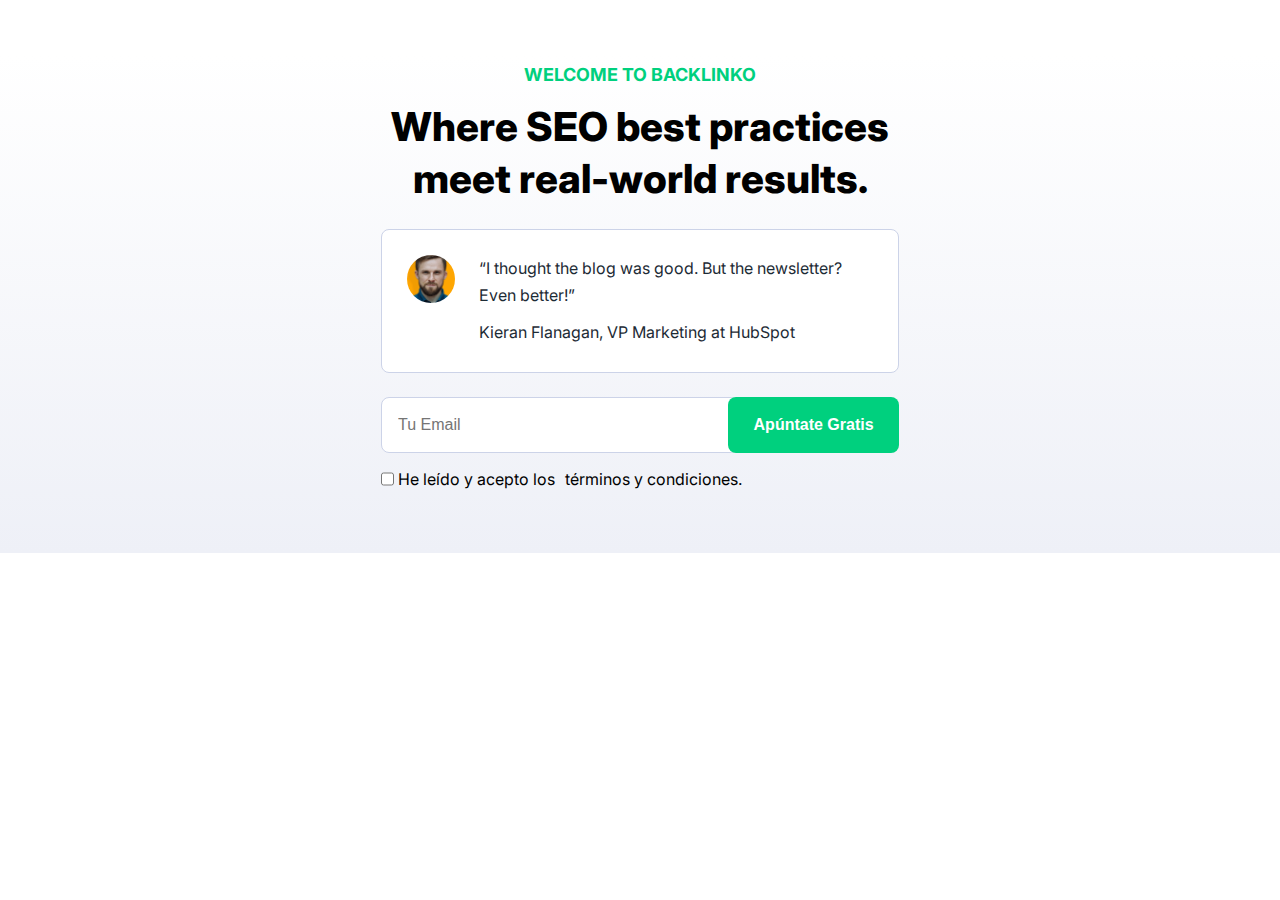
==== hero/index.html @ 19216786 "Componente articulos" ====
<!DOCTYPE html>
<html lang="en">

<head>
    <meta charset="UTF-8">
    <meta name="viewport" content="width=device-width, initial-scale=1.0">
    <title>Document</title>
    <link rel="stylesheet" href="./css/style.css">
    <link rel="preconnect" href="https://fonts.googleapis.com">
    <link rel="preconnect" href="https://fonts.gstatic.com" crossorigin>
    <link href="https://fonts.googleapis.com/css2?family=Inter:wght@100..900&display=swap" rel="stylesheet">

</head>

<body>
    <section class="hero">
        <div class="hero__content">
            <div class="hero__text">
                <h2 class="hero__title">WELCOME TO BACKLINKO</h2>
                <h1 class="hero__subtitle">Where SEO best practices meet real-world results.</h1>
            </div>
            <div class="column-responsive">
                <div class="hero__testimonial">
                    <img class="hero__image" src="./assets/kieran-flanagan-1.webp" alt="Cliente">
                    <div class="hero__quote">
                        <p class="hero__quote-text">“I thought the blog was good. But the newsletter? Even better!”</p>
                        <cite class="hero__quote-author">Kieran Flanagan, VP Marketing at HubSpot</cite>
                    </div>
                </div>
                <div class="hero__signup">
                    <div class="hero__form">
                        <input class="hero__input" type="text" placeholder="Tu Email">
                        <button class="hero__button">Apúntate Gratis</button>
                    </div>
                    <label class="hero__checkbox-label">
                        <input class="hero__checkbox" type="checkbox" name="" id="">
                        <p class="hero__checkbox-text">He leído y acepto los <a class="hero__link" href="">términos y condiciones.</a></p>
                
                    </label>
                </div>
            </div>
        </div>
    </section>
</body>

</html>
---- hero/css/style.css ----
* {
    padding: 0;
    margin: 0;
    box-sizing: border-box;
}

body {
    font-family: "Inter", sans-serif;
}


:root {
    --primary-color: #000;
    --secondary-color: #00d07e;
    --text-color: #1d2b35;
}

.hero {
    width: 100%;
    height: auto;
    padding: 4rem 0;
    background-image: linear-gradient(180deg, #fff 10%, #eef0f7);
}

.hero__content {
    width: 100%;
    max-width: 518px;
    margin: 0 auto;
    padding: 0 1.25rem;
}

.hero__text .hero__title {
    font-size: 1.125rem;
    color: var(--secondary-color);
    margin-bottom: 1rem;
    font-weight: 700;
    text-align: center;
}

.hero__text .hero__subtitle {
    color: var(--primary-color);
    font-size: 2.5rem;
    text-align: center;
    font-weight: 800;
    line-height: 1.3;
}

.hero__testimonial {
    margin-top: 1.5rem;
    background-color: #fff;
    border: 1px solid #ccd3e8;
    font-size: 1rem;
    padding: 25px;
    display: flex;
    gap: 1.5rem;
    border-radius: 8px;
    flex-direction: column;
}

.hero__testimonial .hero__image {
    border-radius: 100%;
    height: 3rem;
    width: 3rem;
    margin: 0 auto;
}

.hero__testimonial .hero__quote .hero__quote-text,
.hero__quote-author {
    font-size: 1rem;
    color: #1d2b35;
    line-height: 1.7;
    margin-bottom: 10px;
    font-style: normal;
}

.hero__signup {
    margin-top: 1.5rem;
}

.hero__signup .hero__form {
    display: flex;
    flex-direction: column;
    gap: 12px;
    width: 100%;
    margin-bottom: 1rem;
}

.hero__signup .hero__form .hero__input {
    border: 1px solid #ccd3e8;
    padding: 1.125rem 1rem;
    border-radius: 8px;
    width: 100%;
    font-size: 1rem;
}

.hero__signup .hero__form .hero__button {
    background-color: var(--secondary-color);
    border: none;
    color: #fff;
    font-size: 1rem;
    font-weight: 600;
    border-radius: 8px;
    margin: 0;
    transition: background-color .25s;
    padding: 1.125rem 0;
}

.hero__signup .hero__form .hero__button:hover {
    background-color: #009e5f;
}

.hero__signup .hero__checkbox-label {
    display: flex;
}

.hero__signup .hero__checkbox-label .hero__checkbox {
    margin: 0 4px 0 0;
}

.hero__signup .hero__checkbox-label .hero__link {
    text-decoration: none;
    color: var(--primary-color);
    margin: 0 0 0 6px;
}

.column-responsive {
    display: flex;
    flex-direction: column-reverse;
}

@media screen and (min-width:768px) {
    .hero__content {
        padding: 0;
    }

    .column-responsive {
        display: flex;
        flex-direction: column;
    }

    .hero__testimonial .hero__image {
        margin: 0;
    }

    .hero__testimonial {
        flex-direction: row;
    }

    .hero__signup .hero__form {
        display: flex;
        flex-direction: row;
    }
    .hero__signup .hero__form .hero__button {
        margin: 0 0 0 -22px;
        width: 16rem;
    }
}
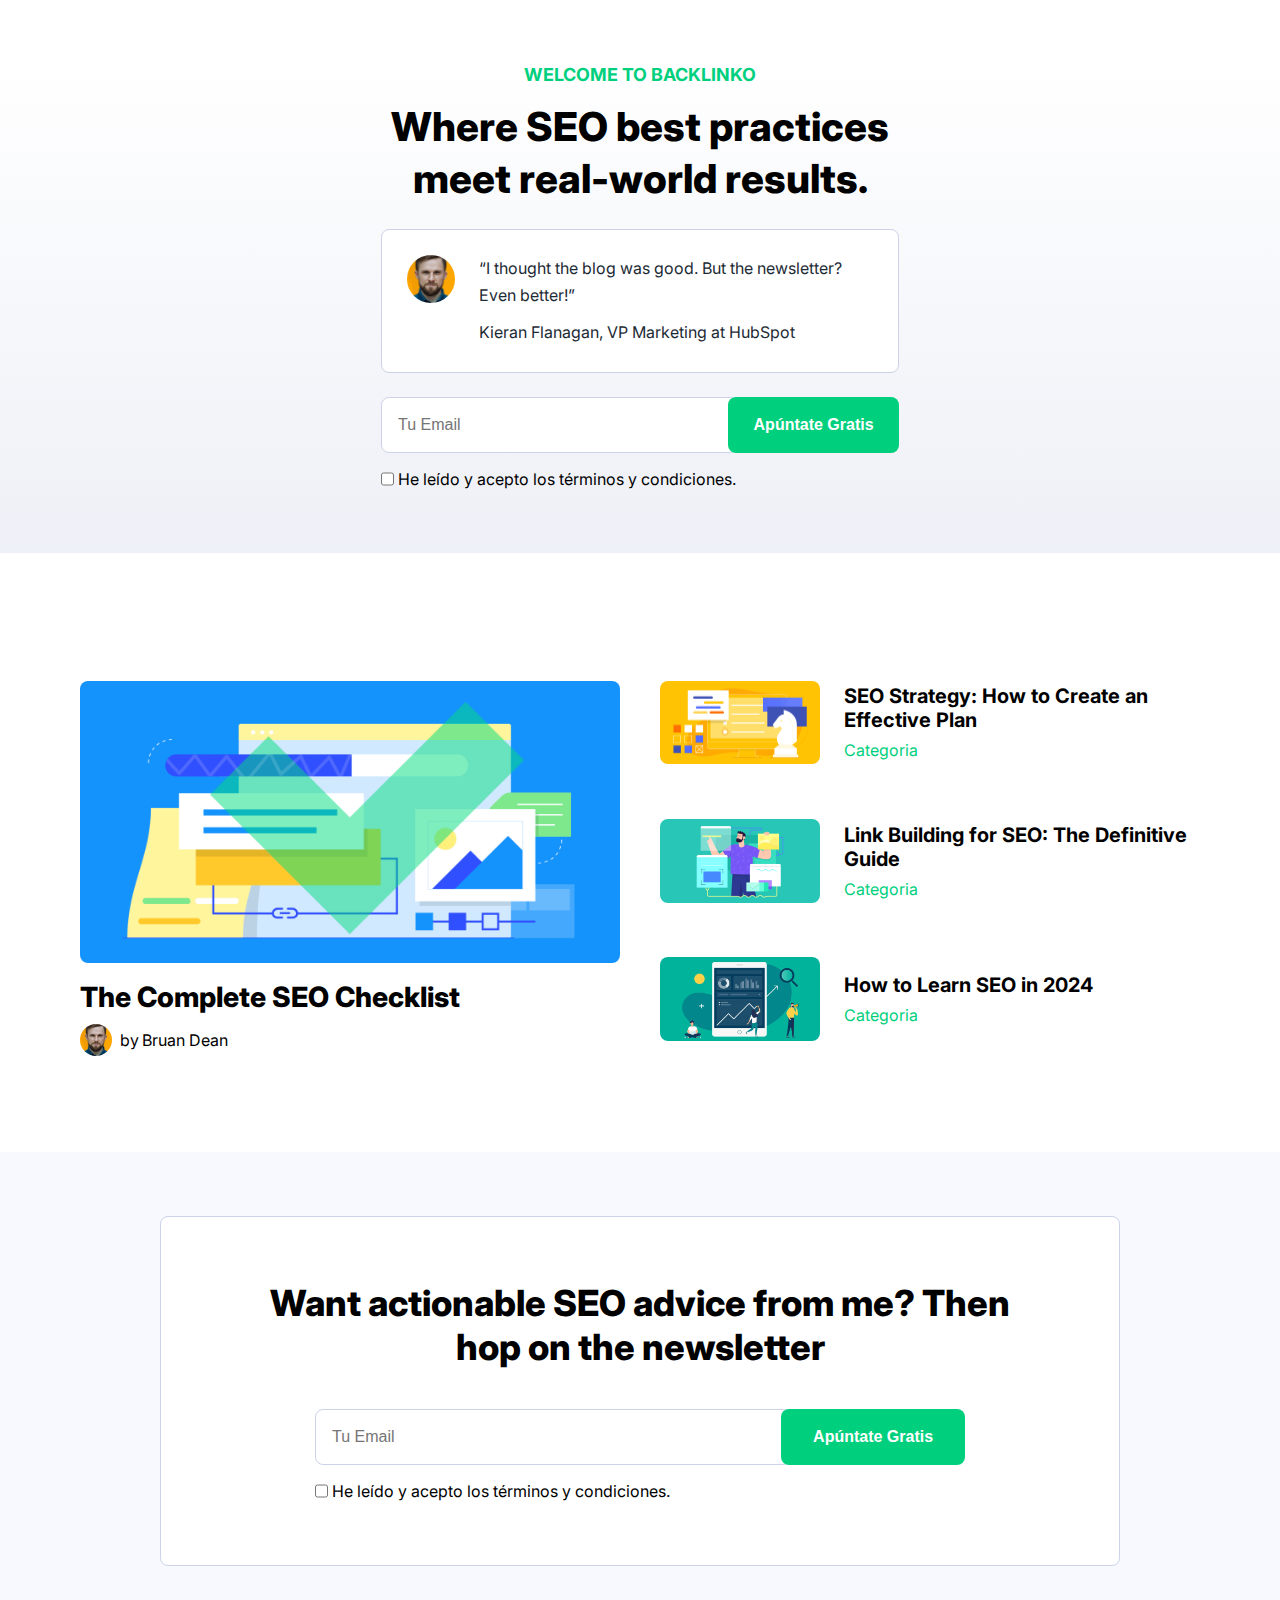
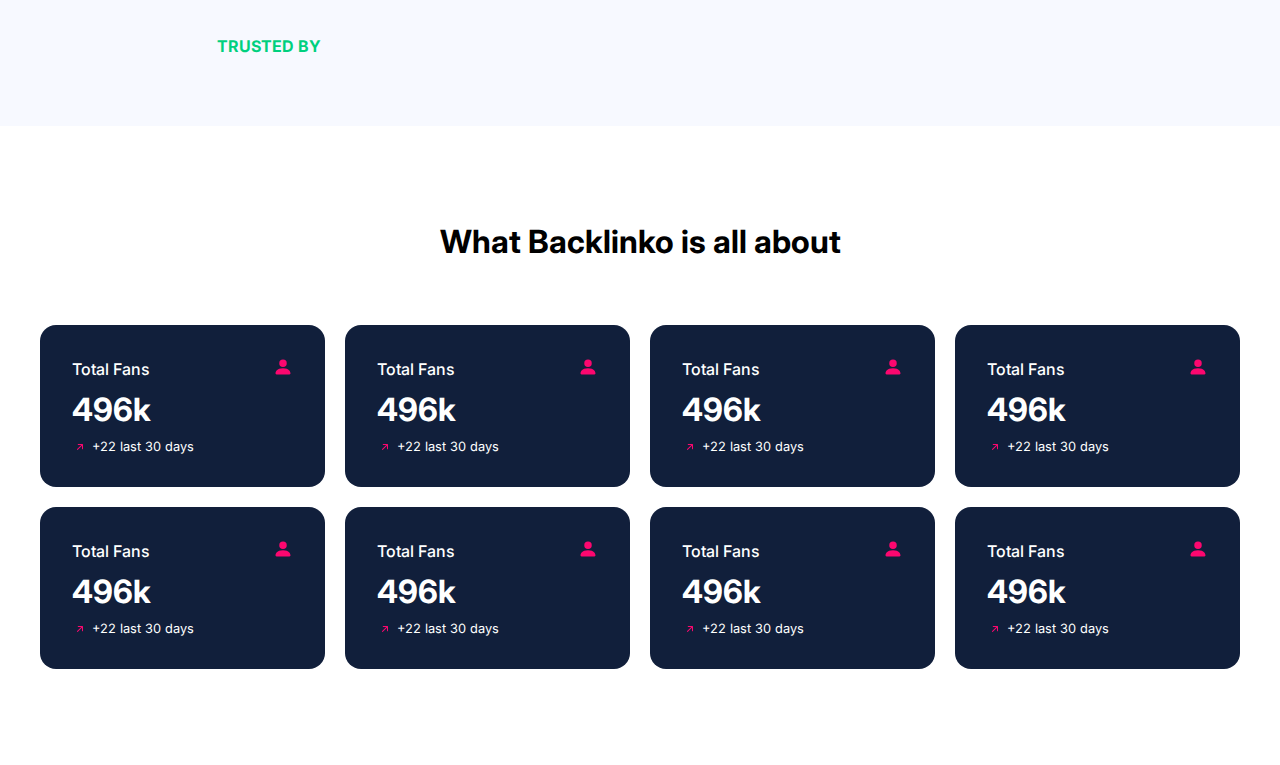
==== commit ae53cea6: "Componente hero" ====
--- a/hero/index.html
+++ b/hero/index.html
@@ -13,6 +13,7 @@
 </head>
 
 <body>
+    <!-- Hero start -->
     <section class="hero">
         <div class="hero__content">
             <div class="hero__text">
@@ -20,27 +21,311 @@
                 <h1 class="hero__subtitle">Where SEO best practices meet real-world results.</h1>
             </div>
             <div class="column-responsive">
-                <div class="hero__testimonial">
+                <div class="hero__testimonial card">
                     <img class="hero__image" src="./assets/kieran-flanagan-1.webp" alt="Cliente">
                     <div class="hero__quote">
                         <p class="hero__quote-text">“I thought the blog was good. But the newsletter? Even better!”</p>
                         <cite class="hero__quote-author">Kieran Flanagan, VP Marketing at HubSpot</cite>
                     </div>
                 </div>
-                <div class="hero__signup">
-                    <div class="hero__form">
-                        <input class="hero__input" type="text" placeholder="Tu Email">
-                        <button class="hero__button">Apúntate Gratis</button>
-                    </div>
-                    <label class="hero__checkbox-label">
-                        <input class="hero__checkbox" type="checkbox" name="" id="">
-                        <p class="hero__checkbox-text">He leído y acepto los <a class="hero__link" href="">términos y condiciones.</a></p>
-                
+                <div class="signup">
+                    <div class="signup__form">
+                        <input class="signup__input" type="text" placeholder="Tu Email">
+                        <button class="button">Apúntate Gratis</button>
+                    </div>
+                    <label class="signup__checkbox-label">
+                        <input class="signup__checkbox" type="checkbox" name="" id="">
+                        <p class="signup__checkbox-text">He leído y acepto los <a class="hero__link" href="">términos y
+                                condiciones.</a></p>
+
                     </label>
                 </div>
             </div>
         </div>
     </section>
+    <!-- Hero end -->
+
+    <!-- Articles start-->
+    <section class="seo-section">
+        <div class="seo-section__container">
+            <div class="article1">
+                <article class="seo-section__header" id="article-1">
+                    <a href="#">
+                        <img class="seo-section__header-image" src="./assets/seo-checklist-1280x670.webp" alt="">
+                        <h3 class="seo-section__header-title">The Complete SEO Checklist</h3>
+                        <div class="seo-section__author">
+                            <img class="seo-section__author-image" src="./assets/kieran-flanagan-1.webp" alt="">
+                            <p class="seo-section__author-text">
+                                by <a class="seo-section__author-link" href="#">Bruan
+                                    Dean</a>
+                            </p>
+                        </div>
+                    </a>
+                </article>
+            </div>
+            <div class="article2">
+                <article class="seo-section__article" id="article-2">
+                    <a class="seo-section__article-link" href="#">
+                        <img class="seo-section__article-image" src="./assets/seo-strategy-post-banner-1280x670.webp"
+                            alt="">
+                        <div>
+                            <h3 class="seo-section__article-title">SEO Strategy: How to Create an Effective Plan</h3>
+                            <span class="seo-section__article-category">Categoria</span>
+                        </div>
+                    </a>
+                </article>
+            </div>
+            <div class="article3">
+                <article class="seo-section__article" id="article-3">
+                    <a class="seo-section__article-link" href="#">
+                        <img class="seo-section__article-image" src="./assets/link-building-for-seo-1280x670.webp"
+                            alt="">
+                        <div>
+                            <h3 class="seo-section__article-title">Link Building for SEO: The Definitive Guide</h3>
+                            <span class="seo-section__article-category">Categoria</span>
+                        </div>
+                    </a>
+                </article>
+            </div>
+            <div class="article4">
+                <article class="seo-section__article" id="article-4">
+                    <a class="seo-section__article-link" href="#">
+                        <img class="seo-section__article-image" src="./assets/learn-seo-fast-social.webp" alt="">
+                        <div>
+                            <h3 class="seo-section__article-title">How to Learn SEO in 2024</h3>
+                            <span class="seo-section__article-category">Categoria</span>
+                        </div>
+                    </a>
+                </article>
+            </div>
+        </div>
+    </section>
+    <!-- Articles end -->
+
+    <!-- Newsletter start -->
+    <section class="newsletter">
+        <div class="newsletter__container card">
+            <h3 class="newsletter__container-title">
+                Want actionable SEO advice from me? Then hop on the newsletter
+            </h3>
+            <div class="signup  signup-newsletter">
+                <div class="signup__form">
+                    <input class="signup__input" type="text" placeholder="Tu Email">
+                    <button class="button">Apúntate Gratis</button>
+                </div>
+                <label class="signup__checkbox-label">
+                    <input class="signup__checkbox" type="checkbox" name="" id="">
+                    <p class="signup__checkbox-text">He leído y acepto los <a class="hero__link" href="">términos y
+                            condiciones.</a></p>
+
+                </label>
+            </div>
+        </div>
+        <div class="newsletter__partners">
+            <div class="newsletter__partners-item newsletter__partners-title">
+                <h4 class="newsletter__partners-title">TRUSTED BY</h4>
+            </div>
+            <div class="newsletter__partners-item">
+                <img class="newsletter__partners-image"
+                    src="https://api.backlinko.com/app/uploads/2020/02/tb-disney.svg" alt="">
+            </div>
+            <div class="newsletter__partners-item">
+                <img class="newsletter__partners-image"
+                    src="https://api.backlinko.com/app/uploads/2020/02/tb-forbes.svg" alt="">
+            </div>
+            <div class="newsletter__partners-item">
+                <img class="newsletter__partners-image"
+                    src="https://api.backlinko.com/app/uploads/2020/02/tb-amazon.svg" alt="">
+            </div>
+            <div class="newsletter__partners-item">
+                <img class="newsletter__partners-image" src="https://api.backlinko.com/app/uploads/2020/02/tb-ibm.svg"
+                    alt="">
+            </div>
+        </div>
+    </section>
+    <!-- Newsletter end -->
+
+    <!-- About start -->
+    <section class="about">
+        <div class="about__content">
+            <h3 class="about__title">
+                What Backlinko is all about
+            </h3>
+            <div class="about__statistics">
+                <div class="about__statistic">
+                    <div class="about__statistic-info">
+                        <h4 class="about__statistic-title">Total Fans</h4>
+                        <span class="about__statistic-icon">
+                            <svg xmlns="http://www.w3.org/2000/svg" width="16" height="16" fill="currentColor"
+                                class="bi bi-person-fill" viewBox="0 0 16 16">
+                                <path d="M3 14s-1 0-1-1 1-4 6-4 6 3 6 4-1 1-1 1zm5-6a3 3 0 1 0 0-6 3 3 0 0 0 0 6" />
+                            </svg></span>
+                    </div>
+                    <span class="about__statistic-value">
+                        496k
+                    </span>
+                    <div class="about__statistic-info">
+                        <span class="about__statistic-change">
+                            <svg xmlns="http://www.w3.org/2000/svg" width="16" height="16" fill="currentColor"
+                                class="bi bi-arrow-right-short" viewBox="0 0 16 16">
+                                <path fill-rule="evenodd"
+                                    d="M4 8a.5.5 0 0 1 .5-.5h5.793L8.146 5.354a.5.5 0 1 1 .708-.708l3 3a.5.5 0 0 1 0 .708l-3 3a.5.5 0 0 1-.708-.708L10.293 8.5H4.5A.5.5 0 0 1 4 8" />
+                            </svg> +22 last 30 days</span>
+                    </div>
+                </div>
+                <div class="about__statistic">
+                    <div class="about__statistic-info">
+                        <h4 class="about__statistic-title">Total Fans</h4>
+                        <span class="about__statistic-icon">
+                            <svg xmlns="http://www.w3.org/2000/svg" width="16" height="16" fill="currentColor"
+                                class="bi bi-person-fill" viewBox="0 0 16 16">
+                                <path d="M3 14s-1 0-1-1 1-4 6-4 6 3 6 4-1 1-1 1zm5-6a3 3 0 1 0 0-6 3 3 0 0 0 0 6" />
+                            </svg>
+                        </span>
+                    </div>
+                    <span class="about__statistic-value">
+                        496k
+                    </span>
+                    <div class="about__statistic-info">
+                        <span class="about__statistic-change">
+                            <svg xmlns="http://www.w3.org/2000/svg" width="16" height="16" fill="currentColor"
+                                class="bi bi-arrow-right-short" viewBox="0 0 16 16">
+                                <path fill-rule="evenodd"
+                                    d="M4 8a.5.5 0 0 1 .5-.5h5.793L8.146 5.354a.5.5 0 1 1 .708-.708l3 3a.5.5 0 0 1 0 .708l-3 3a.5.5 0 0 1-.708-.708L10.293 8.5H4.5A.5.5 0 0 1 4 8" />
+                            </svg> +22 last 30 days</span>
+                    </div>
+                </div>
+                <div class="about__statistic">
+                    <div class="about__statistic-info">
+                        <h4 class="about__statistic-title">Total Fans</h4>
+                        <span class="about__statistic-icon">
+                            <svg xmlns="http://www.w3.org/2000/svg" width="16" height="16" fill="currentColor"
+                                class="bi bi-person-fill" viewBox="0 0 16 16">
+                                <path d="M3 14s-1 0-1-1 1-4 6-4 6 3 6 4-1 1-1 1zm5-6a3 3 0 1 0 0-6 3 3 0 0 0 0 6" />
+                            </svg></span>
+                    </div>
+                    <span class="about__statistic-value">
+                        496k
+                    </span>
+                    <div class="about__statistic-info">
+                        <span class="about__statistic-change">
+                            <svg xmlns="http://www.w3.org/2000/svg" width="16" height="16" fill="currentColor"
+                                class="bi bi-arrow-right-short" viewBox="0 0 16 16">
+                                <path fill-rule="evenodd"
+                                    d="M4 8a.5.5 0 0 1 .5-.5h5.793L8.146 5.354a.5.5 0 1 1 .708-.708l3 3a.5.5 0 0 1 0 .708l-3 3a.5.5 0 0 1-.708-.708L10.293 8.5H4.5A.5.5 0 0 1 4 8" />
+                            </svg> +22 last 30 days</span>
+                    </div>
+                </div>
+                <div class="about__statistic">
+                    <div class="about__statistic-info">
+                        <h4 class="about__statistic-title">Total Fans</h4>
+                        <span class="about__statistic-icon">
+                            <svg xmlns="http://www.w3.org/2000/svg" width="16" height="16" fill="currentColor"
+                                class="bi bi-person-fill" viewBox="0 0 16 16">
+                                <path d="M3 14s-1 0-1-1 1-4 6-4 6 3 6 4-1 1-1 1zm5-6a3 3 0 1 0 0-6 3 3 0 0 0 0 6" />
+                            </svg></span>
+                    </div>
+                    <span class="about__statistic-value">
+                        496k
+                    </span>
+                    <div class="about__statistic-info">
+                        <span class="about__statistic-change">
+                            <svg xmlns="http://www.w3.org/2000/svg" width="16" height="16" fill="currentColor"
+                                class="bi bi-arrow-right-short" viewBox="0 0 16 16">
+                                <path fill-rule="evenodd"
+                                    d="M4 8a.5.5 0 0 1 .5-.5h5.793L8.146 5.354a.5.5 0 1 1 .708-.708l3 3a.5.5 0 0 1 0 .708l-3 3a.5.5 0 0 1-.708-.708L10.293 8.5H4.5A.5.5 0 0 1 4 8" />
+                            </svg> +22 last 30 days</span>
+                    </div>
+                </div>
+                <div class="about__statistic">
+                    <div class="about__statistic-info">
+                        <h4 class="about__statistic-title">Total Fans</h4>
+                        <span class="about__statistic-icon">
+                            <svg xmlns="http://www.w3.org/2000/svg" width="16" height="16" fill="currentColor"
+                                class="bi bi-person-fill" viewBox="0 0 16 16">
+                                <path d="M3 14s-1 0-1-1 1-4 6-4 6 3 6 4-1 1-1 1zm5-6a3 3 0 1 0 0-6 3 3 0 0 0 0 6" />
+                            </svg></span>
+                    </div>
+                    <span class="about__statistic-value">
+                        496k
+                    </span>
+                    <div class="about__statistic-info">
+                        <span class="about__statistic-change">
+                            <svg xmlns="http://www.w3.org/2000/svg" width="16" height="16" fill="currentColor"
+                                class="bi bi-arrow-right-short" viewBox="0 0 16 16">
+                                <path fill-rule="evenodd"
+                                    d="M4 8a.5.5 0 0 1 .5-.5h5.793L8.146 5.354a.5.5 0 1 1 .708-.708l3 3a.5.5 0 0 1 0 .708l-3 3a.5.5 0 0 1-.708-.708L10.293 8.5H4.5A.5.5 0 0 1 4 8" />
+                            </svg> +22 last 30 days</span>
+                    </div>
+                </div>
+                <div class="about__statistic">
+                    <div class="about__statistic-info">
+                        <h4 class="about__statistic-title">Total Fans</h4>
+                        <span class="about__statistic-icon">
+                            <svg xmlns="http://www.w3.org/2000/svg" width="16" height="16" fill="currentColor"
+                                class="bi bi-person-fill" viewBox="0 0 16 16">
+                                <path d="M3 14s-1 0-1-1 1-4 6-4 6 3 6 4-1 1-1 1zm5-6a3 3 0 1 0 0-6 3 3 0 0 0 0 6" />
+                            </svg></span>
+                    </div>
+                    <span class="about__statistic-value">
+                        496k
+                    </span>
+                    <div class="about__statistic-info">
+                        <span class="about__statistic-change">
+                            <svg xmlns="http://www.w3.org/2000/svg" width="16" height="16" fill="currentColor"
+                                class="bi bi-arrow-right-short" viewBox="0 0 16 16">
+                                <path fill-rule="evenodd"
+                                    d="M4 8a.5.5 0 0 1 .5-.5h5.793L8.146 5.354a.5.5 0 1 1 .708-.708l3 3a.5.5 0 0 1 0 .708l-3 3a.5.5 0 0 1-.708-.708L10.293 8.5H4.5A.5.5 0 0 1 4 8" />
+                            </svg> +22 last 30 days</span>
+                    </div>
+                </div>
+                <div class="about__statistic">
+                    <div class="about__statistic-info">
+                        <h4 class="about__statistic-title">Total Fans</h4>
+                        <span class="about__statistic-icon">
+                            <svg xmlns="http://www.w3.org/2000/svg" width="16" height="16" fill="currentColor"
+                                class="bi bi-person-fill" viewBox="0 0 16 16">
+                                <path d="M3 14s-1 0-1-1 1-4 6-4 6 3 6 4-1 1-1 1zm5-6a3 3 0 1 0 0-6 3 3 0 0 0 0 6" />
+                            </svg></span>
+                    </div>
+                    <span class="about__statistic-value">
+                        496k
+                    </span>
+                    <div class="about__statistic-info">
+                        <span class="about__statistic-change">
+                            <svg xmlns="http://www.w3.org/2000/svg" width="16" height="16" fill="currentColor"
+                                class="bi bi-arrow-right-short" viewBox="0 0 16 16">
+                                <path fill-rule="evenodd"
+                                    d="M4 8a.5.5 0 0 1 .5-.5h5.793L8.146 5.354a.5.5 0 1 1 .708-.708l3 3a.5.5 0 0 1 0 .708l-3 3a.5.5 0 0 1-.708-.708L10.293 8.5H4.5A.5.5 0 0 1 4 8" />
+                            </svg> +22 last 30 days</span>
+                    </div>
+                </div>
+                <div class="about__statistic">
+                    <div class="about__statistic-info">
+                        <h4 class="about__statistic-title">Total Fans</h4>
+                        <span class="about__statistic-icon">
+                            <svg xmlns="http://www.w3.org/2000/svg" width="16" height="16" fill="currentColor"
+                                class="bi bi-person-fill" viewBox="0 0 16 16">
+                                <path d="M3 14s-1 0-1-1 1-4 6-4 6 3 6 4-1 1-1 1zm5-6a3 3 0 1 0 0-6 3 3 0 0 0 0 6" />
+                            </svg></span>
+                    </div>
+                    <span class="about__statistic-value">
+                        496k
+                    </span>
+                    <div class="about__statistic-info">
+                        <span class="about__statistic-change">
+                            <svg xmlns="http://www.w3.org/2000/svg" width="16" height="16" fill="currentColor"
+                                class="bi bi-arrow-right-short" viewBox="0 0 16 16">
+                                <path fill-rule="evenodd"
+                                    d="M4 8a.5.5 0 0 1 .5-.5h5.793L8.146 5.354a.5.5 0 1 1 .708-.708l3 3a.5.5 0 0 1 0 .708l-3 3a.5.5 0 0 1-.708-.708L10.293 8.5H4.5A.5.5 0 0 1 4 8" />
+                            </svg> +22 last 30 days</span>
+                    </div>
+                </div>
+            </div>
+        </div>
+    </section>
+
+    <!-- About end -->
 </body>
 
 </html>--- a/hero/css/style.css
+++ b/hero/css/style.css
@@ -1,3 +1,8 @@
+@import url('./modules/hero.css');
+@import url('./modules/articles.css');
+@import url('./modules/neswletter.css');
+@import url('./modules/about.css');
+
 * {
     padding: 0;
     margin: 0;
@@ -15,143 +20,7 @@
     --text-color: #1d2b35;
 }
 
-.hero {
-    width: 100%;
-    height: auto;
-    padding: 4rem 0;
-    background-image: linear-gradient(180deg, #fff 10%, #eef0f7);
-}
-
-.hero__content {
-    width: 100%;
-    max-width: 518px;
-    margin: 0 auto;
-    padding: 0 1.25rem;
-}
-
-.hero__text .hero__title {
-    font-size: 1.125rem;
-    color: var(--secondary-color);
-    margin-bottom: 1rem;
-    font-weight: 700;
-    text-align: center;
-}
-
-.hero__text .hero__subtitle {
-    color: var(--primary-color);
-    font-size: 2.5rem;
-    text-align: center;
-    font-weight: 800;
-    line-height: 1.3;
-}
-
-.hero__testimonial {
-    margin-top: 1.5rem;
-    background-color: #fff;
-    border: 1px solid #ccd3e8;
-    font-size: 1rem;
-    padding: 25px;
-    display: flex;
-    gap: 1.5rem;
-    border-radius: 8px;
-    flex-direction: column;
-}
-
-.hero__testimonial .hero__image {
-    border-radius: 100%;
-    height: 3rem;
-    width: 3rem;
-    margin: 0 auto;
-}
-
-.hero__testimonial .hero__quote .hero__quote-text,
-.hero__quote-author {
-    font-size: 1rem;
-    color: #1d2b35;
-    line-height: 1.7;
-    margin-bottom: 10px;
-    font-style: normal;
-}
-
-.hero__signup {
-    margin-top: 1.5rem;
-}
-
-.hero__signup .hero__form {
-    display: flex;
-    flex-direction: column;
-    gap: 12px;
-    width: 100%;
-    margin-bottom: 1rem;
-}
-
-.hero__signup .hero__form .hero__input {
-    border: 1px solid #ccd3e8;
-    padding: 1.125rem 1rem;
-    border-radius: 8px;
-    width: 100%;
-    font-size: 1rem;
-}
-
-.hero__signup .hero__form .hero__button {
-    background-color: var(--secondary-color);
-    border: none;
-    color: #fff;
-    font-size: 1rem;
-    font-weight: 600;
-    border-radius: 8px;
-    margin: 0;
-    transition: background-color .25s;
-    padding: 1.125rem 0;
-}
-
-.hero__signup .hero__form .hero__button:hover {
-    background-color: #009e5f;
-}
-
-.hero__signup .hero__checkbox-label {
-    display: flex;
-}
-
-.hero__signup .hero__checkbox-label .hero__checkbox {
-    margin: 0 4px 0 0;
-}
-
-.hero__signup .hero__checkbox-label .hero__link {
+a {
     text-decoration: none;
-    color: var(--primary-color);
-    margin: 0 0 0 6px;
-}
-
-.column-responsive {
-    display: flex;
-    flex-direction: column-reverse;
-}
-
-@media screen and (min-width:768px) {
-    .hero__content {
-        padding: 0;
-    }
-
-    .column-responsive {
-        display: flex;
-        flex-direction: column;
-    }
-
-    .hero__testimonial .hero__image {
-        margin: 0;
-    }
-
-    .hero__testimonial {
-        flex-direction: row;
-    }
-
-    .hero__signup .hero__form {
-        display: flex;
-        flex-direction: row;
-    }
-    .hero__signup .hero__form .hero__button {
-        margin: 0 0 0 -22px;
-        width: 16rem;
-    }
+    color: #000;
 }